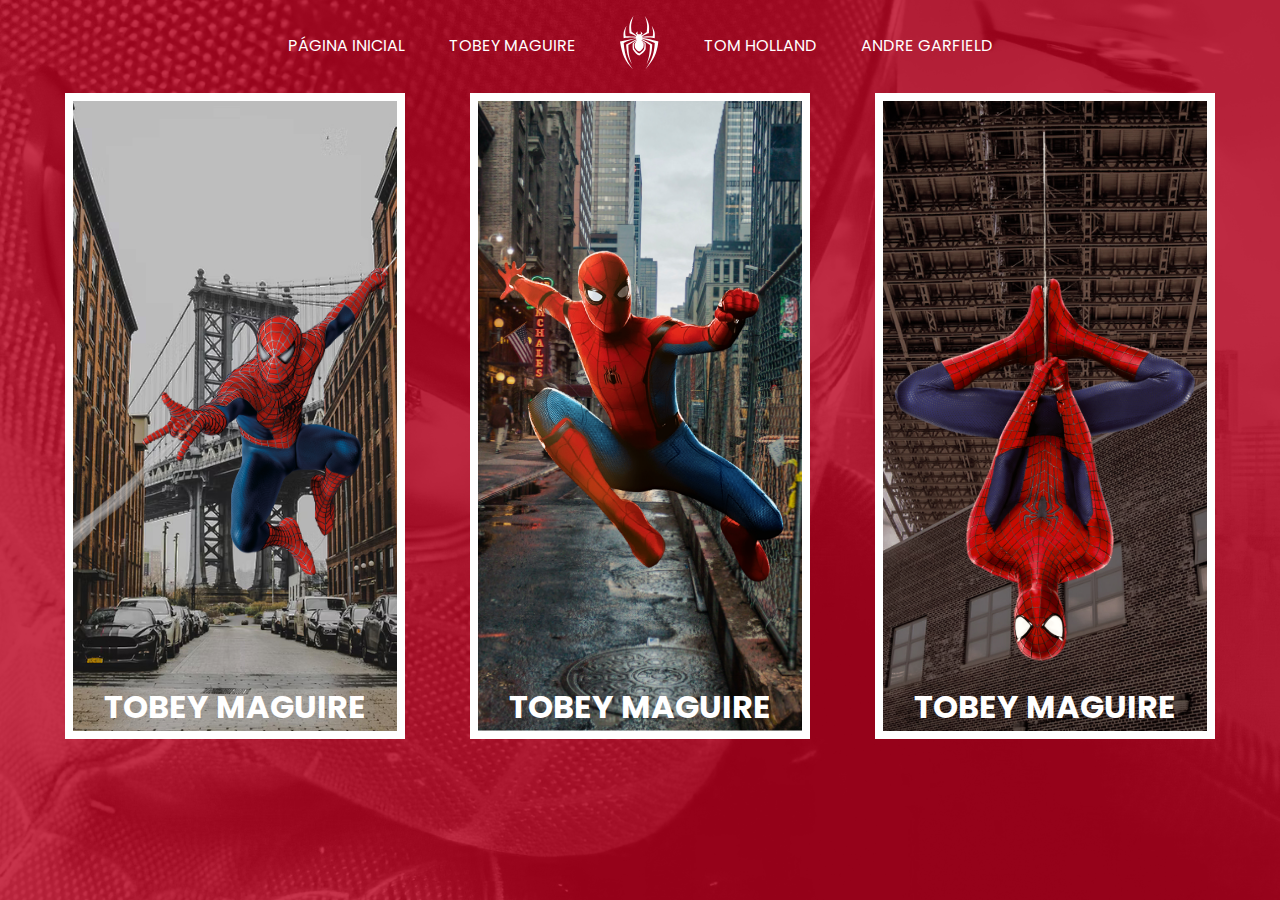
==== index.html @ 19f84d12 "estrutura inicial da página" ====
<!DOCTYPE html>
<html lang="pt-br">
<head>
    <meta charset="UTF-8">
    <meta name="viewport" content="width=device-width, initial-scale=1.0">
    <title>Spider-Man | Multiversos</title>
    <link rel="stylesheet" href="/assets/css/home-page-styles.css">
</head>
<body>
    <nav class="s-menu">
        <ul>
            <li class="s-menu__item">
                <a href="?">Página Inicial</a>
            </li>
            <li class="s-menu__item">
                <a href="#">Tobey Maguire</a>
            </li>
            <li class="s-menu__item s-menu__icon">
                <img src="assets/images/icons/spider.svg" alt="Spider-Man Multiverso">
            </li>
            <li class="s-menu__item">
                <a href="#">Tom Holland</a>
            </li>
            <li class="s-menu__item">
                <a href="#">Andre Garfield</a>
            </li>
        </ul>
    </nav>
    <div class="s-container">
        <a href="#" class="s-card">
            <img class="s-card__background" src="/assets/images/pic-sm-bg-01.jpg" alt="">
            <img class="s-card__image" src="/assets/images/spider-man-01.png" alt="Tobey Maguire">
            <h2 class="s-card__title">Tobey Maguire</h2>
        </a>
        <a href="#" class="s-card">
            <img class="s-card__background" src="/assets/images/pic-sm-bg-02.jpg" alt="">
            <img class="s-card__image" src="/assets/images/spider-man-02.png" alt="Tom Holland">
            <h2 class="s-card__title">Tobey Maguire</h2>
        </a>
        <a href="#" class="s-card">
            <img class="s-card__background" src="/assets/images/pic-sm-bg-03.jpg" alt="">
            <img class="s-card__image" src="/assets/images/spider-man-03.png" alt="Andre Garfield">
            <h2 class="s-card__title">Tobey Maguire</h2>
        </a>
    </div>
</body>
</html>
---- assets/css/home-page-styles.css ----
@import url('/assets/css/reset.css');
@import url('/assets/css/global.css');

body {
  background-color: var(--primary-color);
}

body::before {
  content: "";
  background-image: url("/assets/images/spider-man-background.jpg");
  background-repeat: no-repeat;
  background-position: center;
  background-size: cover;
  width: 100%;
  height: 100%;
  position: absolute;
  opacity: .2;
}

.s-menu {
  padding: 1rem 0;
  width: 100%;
  text-align: center;
  position: relative;
}

.s-menu__item {
  display: inline-block;
  text-transform: uppercase;
  margin: 0 1.25rem;
}

.s-menu__icon {
  width: 2.5rem;
  vertical-align: middle;
}

.s-container {
  position: relative;
  display: flex;
  align-items: center;
  justify-content: space-evenly;
}

.s-card {
  border: 0.5rem solid white;
  width: calc(100% / 3 - 8%);
  height: 70vh;
  position: relative;
}

.s-card__background {
  width: 100%;
  height: 100%;
  object-fit: cover;
  position: absolute;
  opacity: 1;
}

.s-card__image {
  width: 100%;
  height: 100%;
  object-fit: contain;
  position: relative;
}

.s-card__title {
  font-size: 2rem;
  text-transform: uppercase;
  text-align: center;
  position: absolute;
  width: 100%;
  bottom: 0;
}
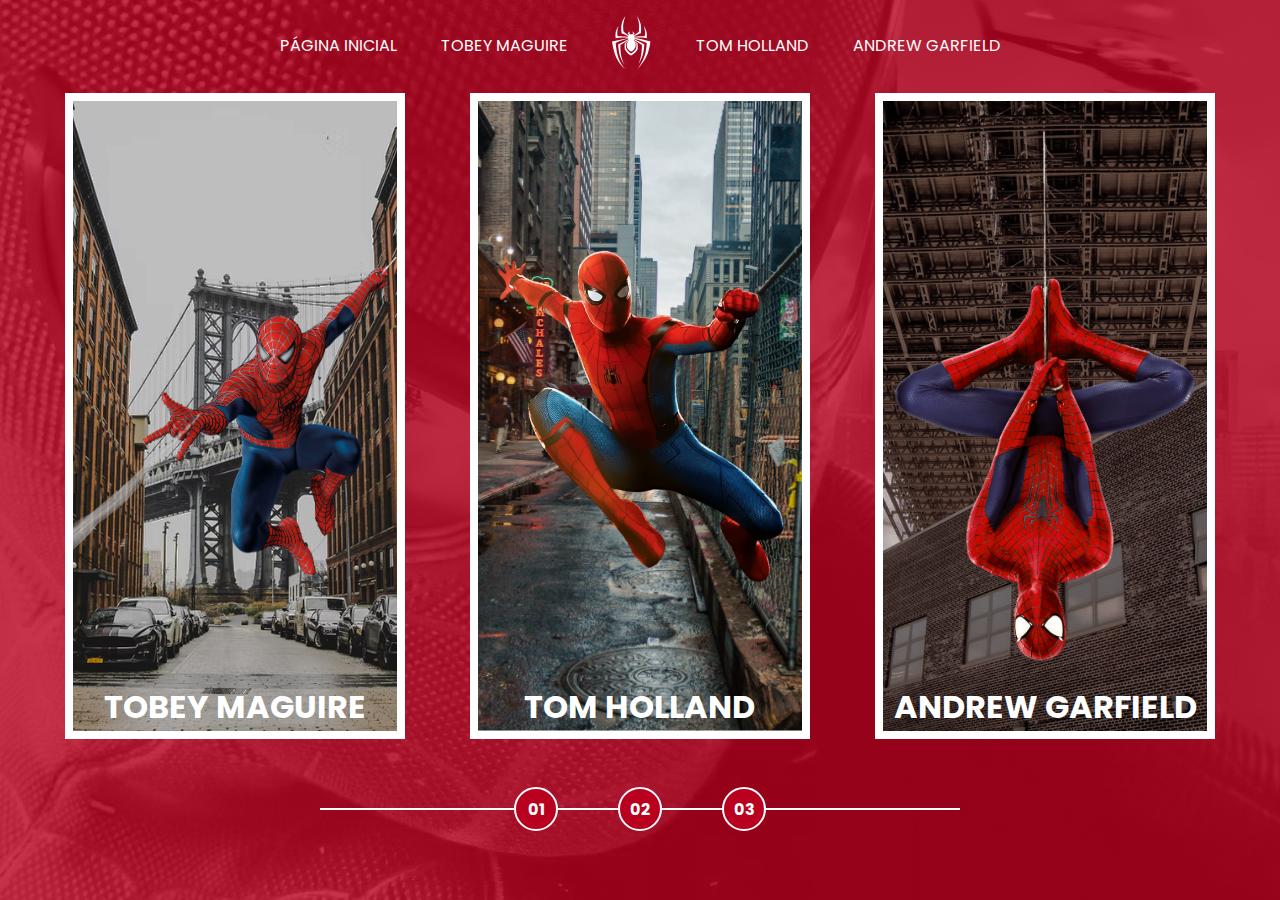
==== commit ffc3efd4: "controlador carrossel e animacao cards" ====
--- a/index.html
+++ b/index.html
@@ -22,7 +22,7 @@
                 <a href="#">Tom Holland</a>
             </li>
             <li class="s-menu__item">
-                <a href="#">Andre Garfield</a>
+                <a href="#">Andrew Garfield</a>
             </li>
         </ul>
     </nav>
@@ -35,13 +35,28 @@
         <a href="#" class="s-card">
             <img class="s-card__background" src="/assets/images/pic-sm-bg-02.jpg" alt="">
             <img class="s-card__image" src="/assets/images/spider-man-02.png" alt="Tom Holland">
-            <h2 class="s-card__title">Tobey Maguire</h2>
+            <h2 class="s-card__title">Tom Holland</h2>
         </a>
         <a href="#" class="s-card">
             <img class="s-card__background" src="/assets/images/pic-sm-bg-03.jpg" alt="">
-            <img class="s-card__image" src="/assets/images/spider-man-03.png" alt="Andre Garfield">
-            <h2 class="s-card__title">Tobey Maguire</h2>
+            <img class="s-card__image" src="/assets/images/spider-man-03.png" alt="Andrew Garfield">
+            <h2 class="s-card__title">Andrew Garfield</h2>
         </a>
     </div>
+
+    <div class="s-controller">
+        <div class="s-controller__button">
+            01
+        </div>
+        <div class="s-controller__button">
+            02
+        </div>
+        <div class="s-controller__button">
+            03
+        </div>
+        <div class="s-controller__line"></div>
+    </div>
+
+    <script src="/assets/scripts/card-hover-animation.js"></script>
 </body>
 </html>--- a/assets/css/home-page-styles.css
+++ b/assets/css/home-page-styles.css
@@ -55,6 +55,7 @@
   object-fit: cover;
   position: absolute;
   opacity: 1;
+  transition: opacity 1s ease-in-out;
 }
 
 .s-card__image {
@@ -62,6 +63,7 @@
   height: 100%;
   object-fit: contain;
   position: relative;
+  transition: 1s ease-in-out;
 }
 
 .s-card__title {
@@ -71,4 +73,55 @@
   position: absolute;
   width: 100%;
   bottom: 0;
+}
+
+.s-controller {
+  position: relative;
+  display: flex;
+  justify-content: center;
+  align-items: center;
+  margin-top: 3rem;
+}
+
+.s-controller__button {
+  display: flex;
+  align-items: center;
+  justify-content: center;
+  width: 2.5rem;
+  height: 2.5rem;
+  border: 2px solid white;
+  border-radius: 50%;
+  background-color: var(--primary-color);
+  text-align: center;
+  font-size: 1rem;
+  font-weight: bold;
+  cursor: pointer;
+  z-index: 1;
+  transition: transform 0.3s ease-in-out;
+}
+
+.s-controller__button:hover {
+  transform: scale(1.1);
+}
+
+.s-controller__button:nth-child(2) {
+  margin: 0 3.75rem;
+}
+
+.s-controller__line {
+  background-color: white;
+  width: 50%;
+  height: 2px;
+  position: absolute;
+}
+
+/* Hover Animation */
+
+.s-card--hovered .s-card__background {
+  cursor: pointer;
+  opacity: 0;
+}
+
+.s-card--hovered .s-card__image {
+  transform: scale(1.4);
 }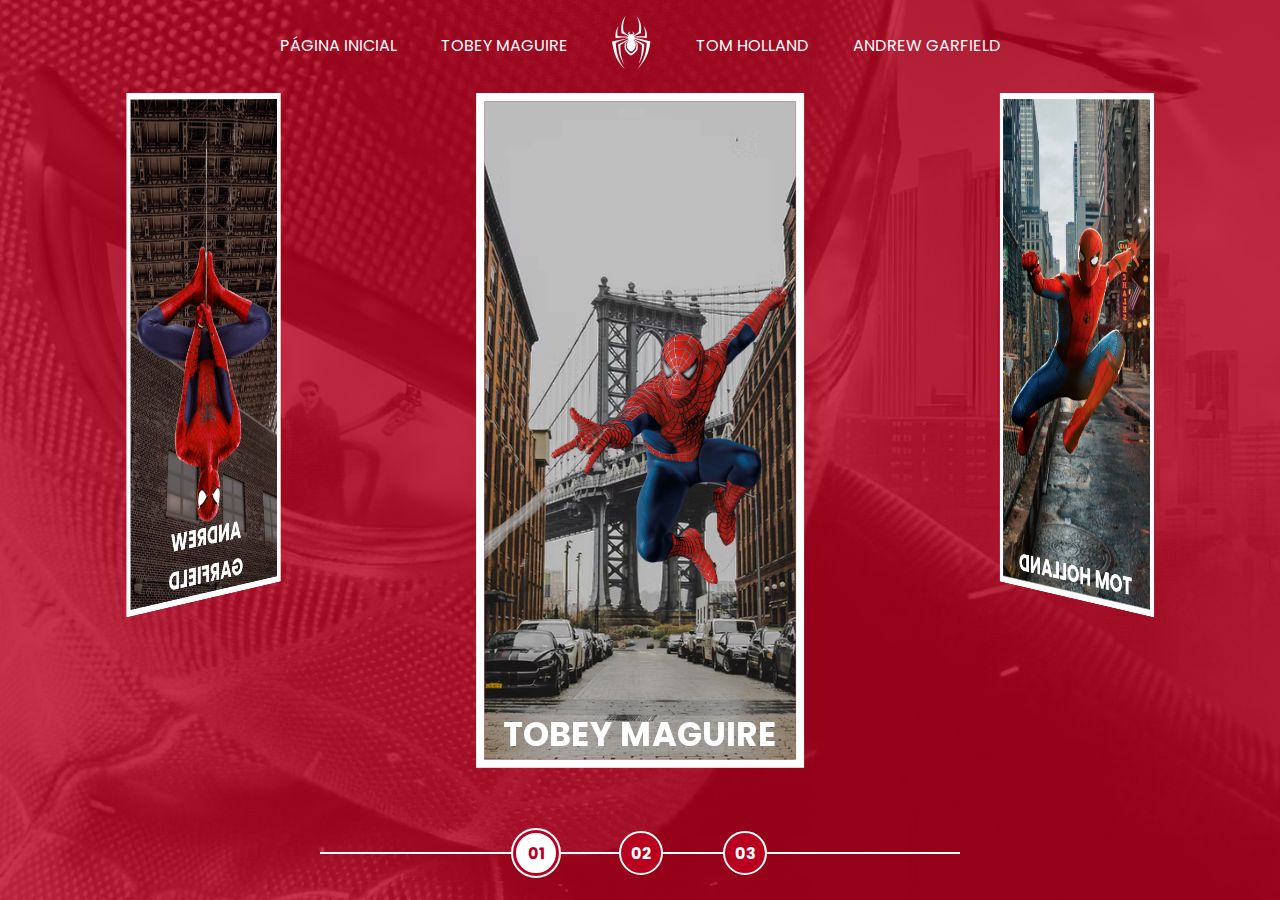
==== commit 5e5d9830: "finalizando funcionalidade do carrossel" ====
--- a/index.html
+++ b/index.html
@@ -27,36 +27,38 @@
         </ul>
     </nav>
     <div class="s-container">
-        <a href="#" class="s-card">
-            <img class="s-card__background" src="/assets/images/pic-sm-bg-01.jpg" alt="">
-            <img class="s-card__image" src="/assets/images/spider-man-01.png" alt="Tobey Maguire">
-            <h2 class="s-card__title">Tobey Maguire</h2>
-        </a>
-        <a href="#" class="s-card">
-            <img class="s-card__background" src="/assets/images/pic-sm-bg-02.jpg" alt="">
-            <img class="s-card__image" src="/assets/images/spider-man-02.png" alt="Tom Holland">
-            <h2 class="s-card__title">Tom Holland</h2>
-        </a>
-        <a href="#" class="s-card">
-            <img class="s-card__background" src="/assets/images/pic-sm-bg-03.jpg" alt="">
-            <img class="s-card__image" src="/assets/images/spider-man-03.png" alt="Andrew Garfield">
-            <h2 class="s-card__title">Andrew Garfield</h2>
-        </a>
+        <div class="s-cards-carousel" style="transform: translateZ(-40vw) rotateY(0deg);">
+            <a href="pages/tobey-maguire/spider-man1.html" class="s-card" id="spider-man-01">
+                <img class="s-card__background" src="/assets/images/pic-sm-bg-01.jpg" alt="">
+                <img class="s-card__image" src="/assets/images/spider-man-01.png" alt="Tobey Maguire">
+                <h2 class="s-card__title">Tobey Maguire</h2>
+            </a>
+            <a href="pages/tom-holland/spider-man1.html" class="s-card" id="spider-man-02">
+                <img class="s-card__background" src="/assets/images/pic-sm-bg-02.jpg" alt="">
+                <img class="s-card__image" src="/assets/images/spider-man-02.png" alt="Tom Holland">
+                <h2 class="s-card__title">Tom Holland</h2>
+            </a>
+            <a href="pages/andrew-garfield/spider-man1.html" class="s-card" id="spider-man-03">
+                <img class="s-card__background" src="/assets/images/pic-sm-bg-03.jpg" alt="">
+                <img class="s-card__image" src="/assets/images/spider-man-03.png" alt="Andrew Garfield">
+                <h2 class="s-card__title">Andrew Garfield</h2>
+            </a>
+        </div>
     </div>
 
-    <div class="s-controller">
-        <div class="s-controller__button">
+    <div class="s-controller ">
+        <div id="1" onclick="selectCarouselItem(this)" class="s-controller__button s-controller__button--active">
             01
         </div>
-        <div class="s-controller__button">
+        <div id="2" onclick="selectCarouselItem(this)" class="s-controller__button">
             02
         </div>
-        <div class="s-controller__button">
+        <div id="3" onclick="selectCarouselItem(this)" class="s-controller__button">
             03
         </div>
         <div class="s-controller__line"></div>
     </div>
 
-    <script src="/assets/scripts/card-hover-animation.js"></script>
+    <script src="/assets/scripts/script.js"></script>
 </body>
 </html>--- a/assets/css/home-page-styles.css
+++ b/assets/css/home-page-styles.css
@@ -15,6 +15,7 @@
   height: 100%;
   position: absolute;
   opacity: .2;
+  transition: background-image 1s ease-in-out, opacity 1s ease-in-out;
 }
 
 .s-menu {
@@ -40,14 +41,30 @@
   display: flex;
   align-items: center;
   justify-content: space-evenly;
+  perspective: 3000px;
 }
 
 .s-card {
   border: 0.5rem solid white;
-  width: calc(100% / 3 - 8%);
+  width: 100%;
   height: 70vh;
-  position: relative;
+  position: absolute;
+  transition: filter .5s ease-in-out;
 }
+
+.s-card:nth-child(1) {
+  transform: rotateY(0deg) translateZ(50vw);
+}
+
+.s-card:nth-child(2) {
+  transform: rotateY(120deg) translateZ(50vw);
+}
+
+.s-card:nth-child(3) {
+  transform: rotateY(240deg) translateZ(50vw);
+}
+
+
 
 .s-card__background {
   width: 100%;
@@ -73,14 +90,17 @@
   position: absolute;
   width: 100%;
   bottom: 0;
+  transition: bottom 1s ease-in-out;
 }
 
 .s-controller {
-  position: relative;
+  position: absolute;
   display: flex;
   justify-content: center;
   align-items: center;
   margin-top: 3rem;
+  bottom: 1.5rem;
+  width: 100%;
 }
 
 .s-controller__button {
@@ -108,6 +128,13 @@
   margin: 0 3.75rem;
 }
 
+.s-controller__button--active {
+  background-color: white;
+  color: var(--primary-color);
+  border: 0.1875rem solid var(--primary-color);
+  outline: 0.125rem solid white;
+}
+
 .s-controller__line {
   background-color: white;
   width: 50%;
@@ -124,4 +151,35 @@
 
 .s-card--hovered .s-card__image {
   transform: scale(1.4);
+  filter: drop-shadow(30px 10px 4px rgba(0, 0, 0, 0.5));
+}
+
+body#spider-man-01--hovered::before {
+  background-image: url('/assets/images/pic-sm-bg-01.jpg');
+}
+body#spider-man-02--hovered::before {
+  background-image: url('/assets/images/pic-sm-bg-02.jpg');
+}
+body#spider-man-03--hovered::before {
+  background-image: url('/assets/images/pic-sm-bg-03.jpg');
+}
+
+body[id^="spider-man-"]::before {
+  opacity: 1;
+}
+
+body[id^="spider-man-"] .s-card:not(.s-card--hovered) {
+  filter: grayscale(100%);
+}
+
+.s-card--hovered .s-card__title{
+  bottom: 50%;
+}
+
+.s-cards-carousel {
+  display: flex;
+  justify-content: center;
+  width: calc(100vw / 3 - 10%);
+  transform-style: preserve-3d;
+  transition: transform .4s ease-in;
 }